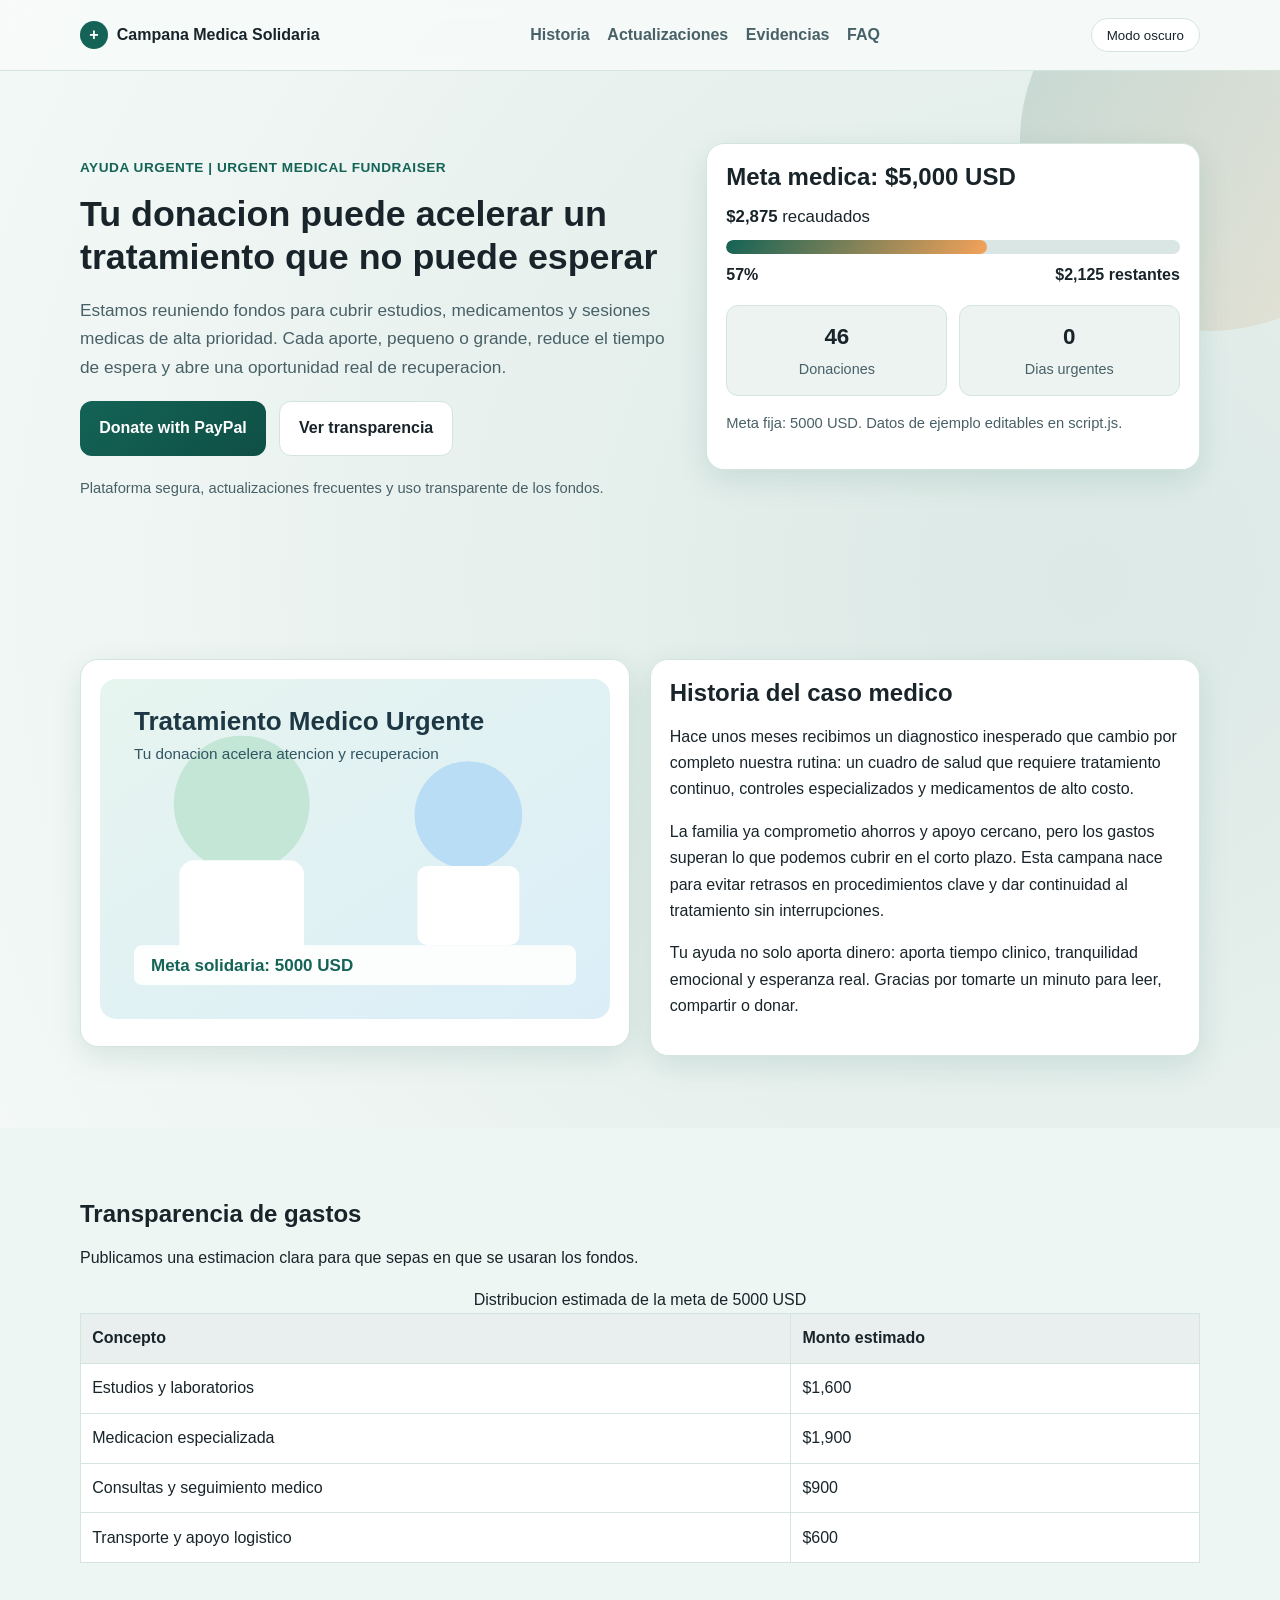
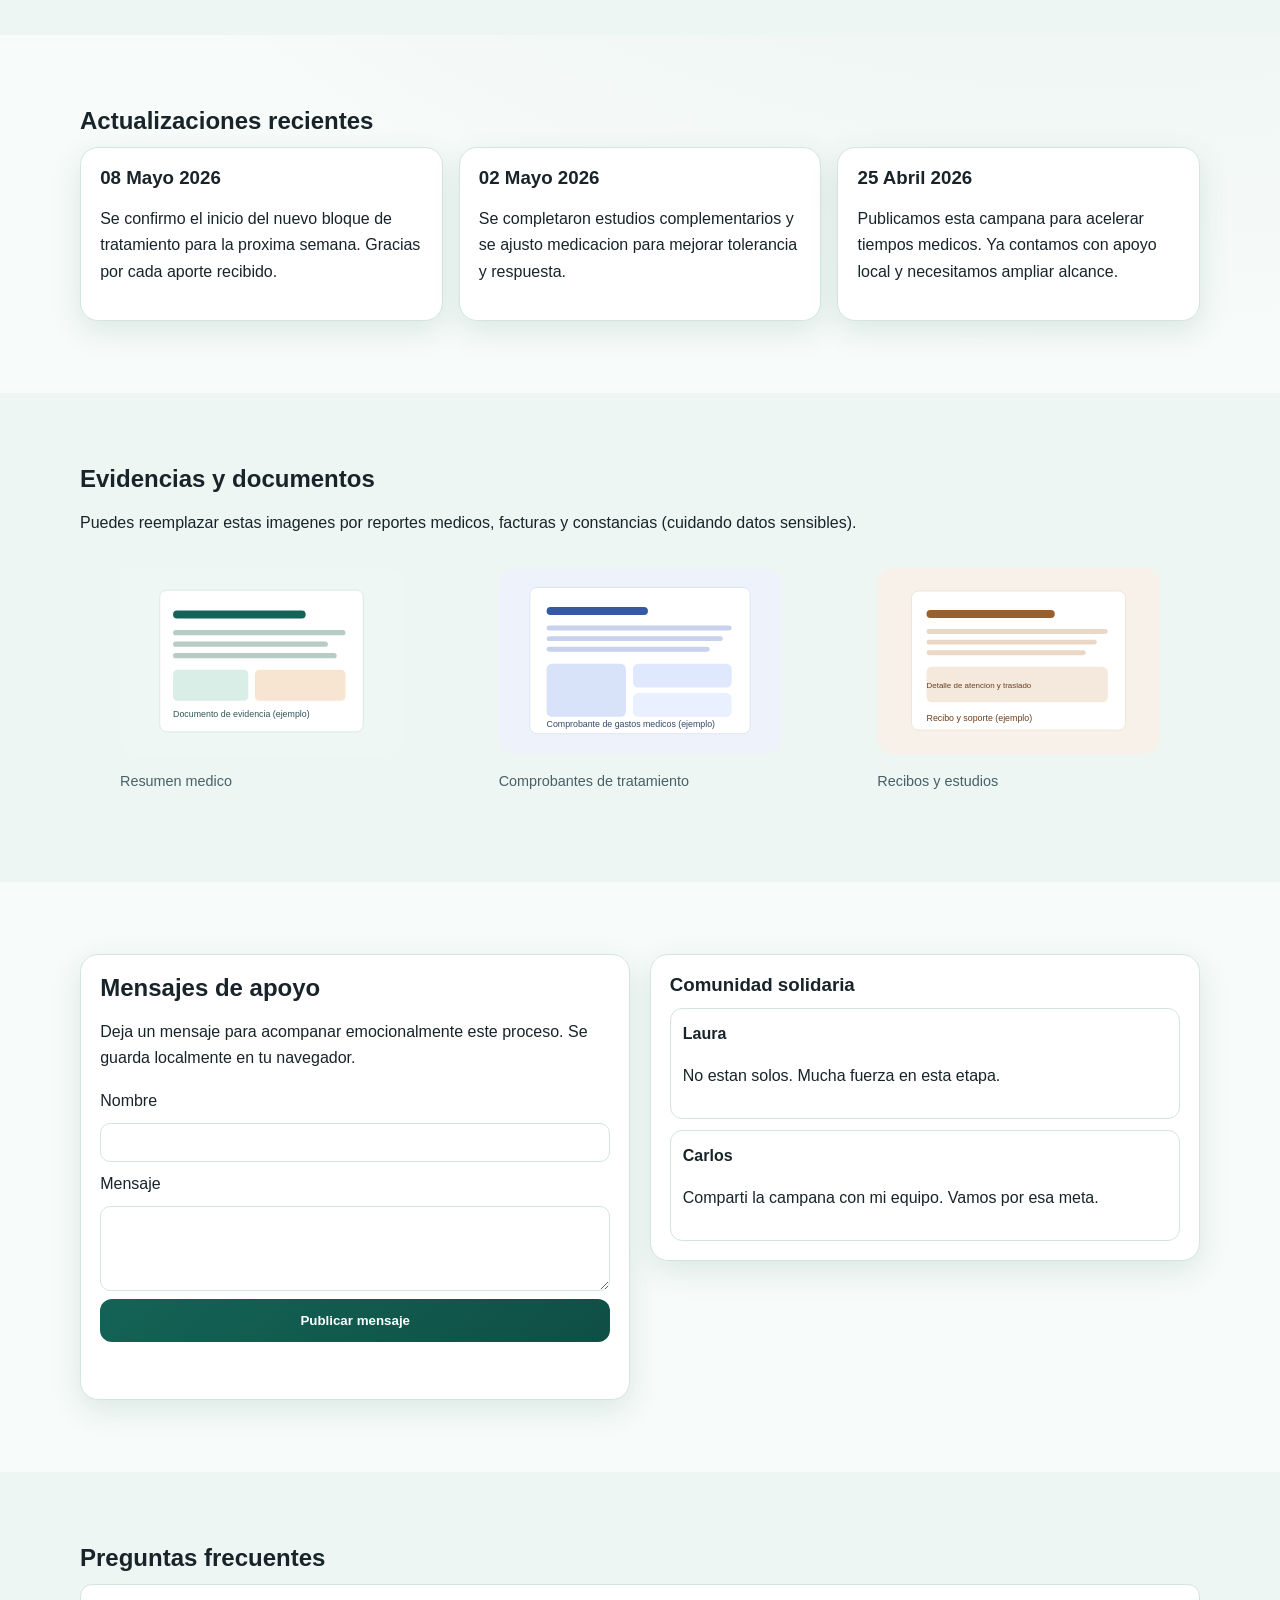
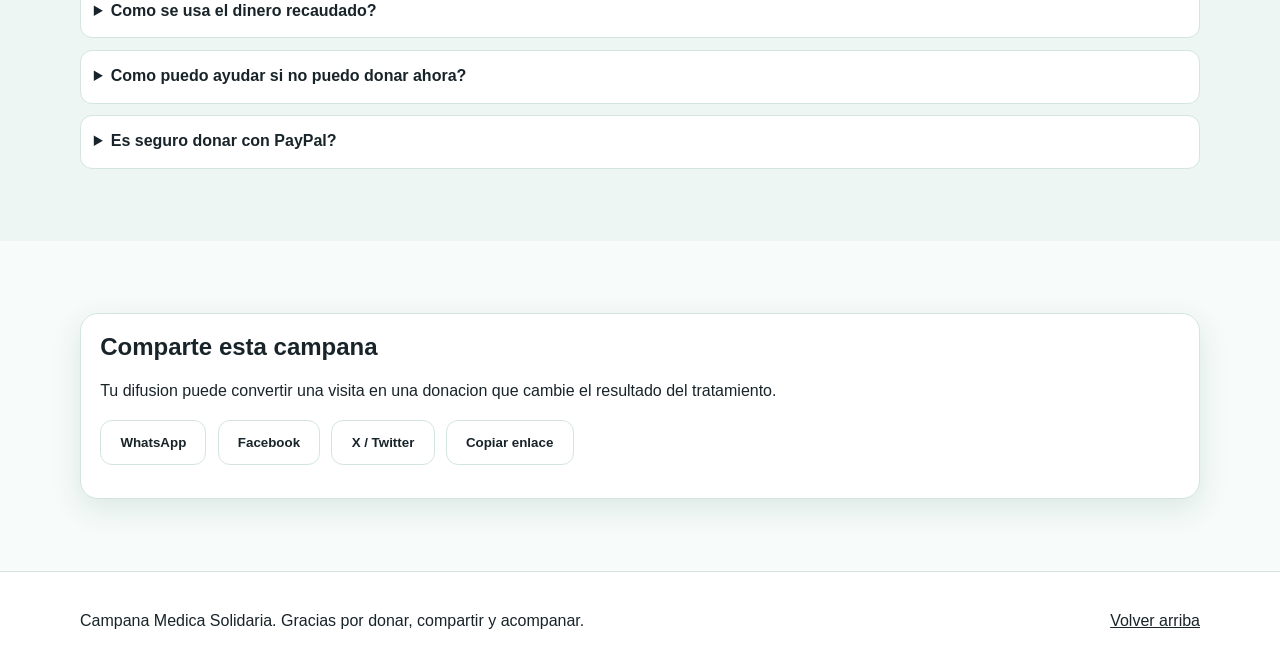
==== index.html @ b4ed2461 "Initial medical donation campaign site" ====
<!doctype html>
<html lang="es">
<head>
  <meta charset="utf-8">
  <meta http-equiv="X-UA-Compatible" content="IE=edge">
  <meta name="viewport" content="width=device-width, initial-scale=1">
  <title>Ayuda Medica Urgente | Campana Solidaria para Tratamiento</title>
  <meta name="description" content="Campana solidaria para cubrir tratamiento medico urgente. Dona de forma segura y ayuda a alcanzar la meta de 5000 USD para medicamentos, estudios y recuperacion.">
  <meta name="keywords" content="ayuda medica, donaciones, tratamiento medico, crowdfunding medico, ayuda urgente, medical fundraiser, donate for treatment, urgent medical help">
  <meta name="author" content="Familia y Amigos Solidarios">
  <meta name="robots" content="index, follow, max-image-preview:large, max-snippet:-1, max-video-preview:-1">
  <link rel="canonical" href="https://jsebm.github.io/medical-donation-campaign/">

  <meta property="og:type" content="website">
  <meta property="og:locale" content="es_ES">
  <meta property="og:locale:alternate" content="en_US">
  <meta property="og:title" content="Ayuda Medica Urgente | Dona para un Tratamiento Vital">
  <meta property="og:description" content="Tu apoyo puede marcar la diferencia. Meta: 5000 USD para tratamiento medico urgente.">
  <meta property="og:url" content="https://jsebm.github.io/medical-donation-campaign/">
  <meta property="og:site_name" content="Campana Medica Solidaria">
  <meta property="og:image" content="https://jsebm.github.io/medical-donation-campaign/assets/images/case-main.svg">
  <meta property="og:image:alt" content="Imagen principal de la campana medica solidaria">

  <meta name="twitter:card" content="summary_large_image">
  <meta name="twitter:title" content="Ayuda Medica Urgente | Dona para el Tratamiento">
  <meta name="twitter:description" content="Estamos recaudando fondos para un tratamiento medico urgente. Cada donacion suma.">
  <meta name="twitter:image" content="https://jsebm.github.io/medical-donation-campaign/assets/images/case-main.svg">

  <meta name="theme-color" content="#146356">
  <link rel="icon" type="image/svg+xml" href="assets/favicon.svg">
  <link rel="apple-touch-icon" href="assets/favicon.svg">
  <link rel="alternate" hreflang="es" href="https://jsebm.github.io/medical-donation-campaign/">
  <link rel="alternate" hreflang="en" href="https://jsebm.github.io/medical-donation-campaign/en/">
  <link rel="alternate" hreflang="x-default" href="https://jsebm.github.io/medical-donation-campaign/">

  <!-- Google Search Console: pega aqui la etiqueta de verificacion -->
  <!-- <meta name="google-site-verification" content="TU-CODIGO"> -->

  <!-- Google Analytics 4: reemplaza G-XXXXXXXXXX y activa cuando publiques -->
  <!--
  <script async src="https://www.googletagmanager.com/gtag/js?id=G-XXXXXXXXXX"></script>
  <script>
    window.dataLayer = window.dataLayer || [];
    function gtag(){dataLayer.push(arguments);}
    gtag('js', new Date());
    gtag('config', 'G-XXXXXXXXXX');
  </script>
  -->

  <script type="application/ld+json">
  {
    "@context": "https://schema.org",
    "@type": "MedicalWebPage",
    "name": "Campana Solidaria para Tratamiento Medico Urgente",
    "url": "https://jsebm.github.io/medical-donation-campaign/",
    "inLanguage": ["es", "en"],
    "description": "Pagina de recaudacion solidaria para cubrir un tratamiento medico urgente.",
    "mainEntity": {
      "@type": "DonateAction",
      "name": "Donate with PayPal",
      "description": "Donacion para tratamiento medico urgente",
      "target": {
        "@type": "EntryPoint",
        "urlTemplate": "https://www.paypal.com/donate/?hosted_button_id=REEMPLAZAR_ID"
      },
      "recipient": {
        "@type": "Person",
        "name": "Paciente y familia"
      }
    }
  }
  </script>

  <link rel="preload" href="style.css" as="style">
  <link rel="stylesheet" href="style.css">
  <script defer src="script.js"></script>
</head>
<body>
  <a class="skip-link" href="#contenido">Saltar al contenido principal</a>

  <header class="site-header">
    <div class="container header-inner">
      <a class="brand" href="#inicio" aria-label="Ir al inicio">
        <span class="brand-mark" aria-hidden="true">+</span>
        <span class="brand-text">Campana Medica Solidaria</span>
      </a>
      <nav class="main-nav" aria-label="Navegacion principal">
        <a href="#historia">Historia</a>
        <a href="#actualizaciones">Actualizaciones</a>
        <a href="#evidencias">Evidencias</a>
        <a href="#faq">FAQ</a>
      </nav>
      <button id="themeToggle" class="theme-toggle" type="button" aria-label="Alternar modo oscuro">Modo oscuro</button>
    </div>
  </header>

  <main id="contenido">
    <section id="inicio" class="hero section">
      <div class="hero-bg-shape" aria-hidden="true"></div>
      <div class="container hero-grid">
        <article class="hero-copy reveal">
          <p class="eyebrow">Ayuda urgente | Urgent medical fundraiser</p>
          <h1>Tu donacion puede acelerar un tratamiento que no puede esperar</h1>
          <p class="lead">Estamos reuniendo fondos para cubrir estudios, medicamentos y sesiones medicas de alta prioridad. Cada aporte, pequeno o grande, reduce el tiempo de espera y abre una oportunidad real de recuperacion.</p>
          <div class="hero-cta-row">
            <a id="paypalDonateBtn" class="btn btn-primary" href="https://www.paypal.com/donate/?hosted_button_id=REEMPLAZAR_ID" target="_blank" rel="noopener noreferrer">Donate with PayPal</a>
            <a class="btn btn-secondary" href="#transparencia">Ver transparencia</a>
          </div>
          <p class="trust-note">Plataforma segura, actualizaciones frecuentes y uso transparente de los fondos.</p>
        </article>

        <aside class="donation-card reveal" aria-labelledby="metaTitle">
          <h2 id="metaTitle">Meta medica: <span>$5,000 USD</span></h2>
          <p class="raised"><strong id="raisedAmount">$0</strong> recaudados</p>
          <div class="progress-wrap" role="img" aria-label="Progreso de donaciones">
            <div class="progress-track">
              <div id="progressBar" class="progress-bar"></div>
            </div>
            <div class="progress-meta">
              <span id="progressPercent">0%</span>
              <span id="remainingAmount">$5,000 restantes</span>
            </div>
          </div>
          <div class="stat-grid">
            <div class="stat-item">
              <span id="donationCount" class="stat-number">0</span>
              <span class="stat-label">Donaciones</span>
            </div>
            <div class="stat-item">
              <span id="daysLeft" class="stat-number">0</span>
              <span class="stat-label">Dias urgentes</span>
            </div>
          </div>
          <p class="small">Meta fija: 5000 USD. Datos de ejemplo editables en script.js.</p>
        </aside>
      </div>
    </section>

    <section id="historia" class="section">
      <div class="container split-layout">
        <div class="media reveal">
          <img src="assets/images/case-main.svg" alt="Retrato ilustrado de la persona para quien se recauda apoyo medico" width="900" height="600" loading="eager" decoding="async">
        </div>
        <article class="content reveal">
          <h2>Historia del caso medico</h2>
          <p>Hace unos meses recibimos un diagnostico inesperado que cambio por completo nuestra rutina: un cuadro de salud que requiere tratamiento continuo, controles especializados y medicamentos de alto costo.</p>
          <p>La familia ya comprometio ahorros y apoyo cercano, pero los gastos superan lo que podemos cubrir en el corto plazo. Esta campana nace para evitar retrasos en procedimientos clave y dar continuidad al tratamiento sin interrupciones.</p>
          <p>Tu ayuda no solo aporta dinero: aporta tiempo clinico, tranquilidad emocional y esperanza real. Gracias por tomarte un minuto para leer, compartir o donar.</p>
        </article>
      </div>
    </section>

    <section id="transparencia" class="section alt">
      <div class="container reveal">
        <h2>Transparencia de gastos</h2>
        <p>Publicamos una estimacion clara para que sepas en que se usaran los fondos.</p>
        <div class="table-wrap">
          <table>
            <caption>Distribucion estimada de la meta de 5000 USD</caption>
            <thead>
              <tr>
                <th scope="col">Concepto</th>
                <th scope="col">Monto estimado</th>
              </tr>
            </thead>
            <tbody>
              <tr><td>Estudios y laboratorios</td><td>$1,600</td></tr>
              <tr><td>Medicacion especializada</td><td>$1,900</td></tr>
              <tr><td>Consultas y seguimiento medico</td><td>$900</td></tr>
              <tr><td>Transporte y apoyo logistico</td><td>$600</td></tr>
            </tbody>
          </table>
        </div>
      </div>
    </section>

    <section id="actualizaciones" class="section">
      <div class="container">
        <h2 class="reveal">Actualizaciones recientes</h2>
        <div class="card-grid updates-grid">
          <article class="card reveal">
            <h3>08 Mayo 2026</h3>
            <p>Se confirmo el inicio del nuevo bloque de tratamiento para la proxima semana. Gracias por cada aporte recibido.</p>
          </article>
          <article class="card reveal">
            <h3>02 Mayo 2026</h3>
            <p>Se completaron estudios complementarios y se ajusto medicacion para mejorar tolerancia y respuesta.</p>
          </article>
          <article class="card reveal">
            <h3>25 Abril 2026</h3>
            <p>Publicamos esta campana para acelerar tiempos medicos. Ya contamos con apoyo local y necesitamos ampliar alcance.</p>
          </article>
        </div>
      </div>
    </section>

    <section id="evidencias" class="section alt">
      <div class="container">
        <h2 class="reveal">Evidencias y documentos</h2>
        <p class="reveal">Puedes reemplazar estas imagenes por reportes medicos, facturas y constancias (cuidando datos sensibles).</p>
        <div class="gallery">
          <figure class="reveal">
            <img src="assets/images/evidence-1.svg" alt="Resumen medico del caso" width="640" height="420" loading="lazy" decoding="async">
            <figcaption>Resumen medico</figcaption>
          </figure>
          <figure class="reveal">
            <img src="assets/images/evidence-2.svg" alt="Comprobante de medicacion y tratamientos" width="640" height="420" loading="lazy" decoding="async">
            <figcaption>Comprobantes de tratamiento</figcaption>
          </figure>
          <figure class="reveal">
            <img src="assets/images/evidence-3.svg" alt="Recibos de consultas y estudios" width="640" height="420" loading="lazy" decoding="async">
            <figcaption>Recibos y estudios</figcaption>
          </figure>
        </div>
      </div>
    </section>

    <section id="apoyo" class="section">
      <div class="container split-layout">
        <article class="content reveal">
          <h2>Mensajes de apoyo</h2>
          <p>Deja un mensaje para acompanar emocionalmente este proceso. Se guarda localmente en tu navegador.</p>
          <form id="supportForm" class="support-form" novalidate>
            <label for="supportName">Nombre</label>
            <input id="supportName" name="name" type="text" maxlength="50" required>

            <label for="supportMessage">Mensaje</label>
            <textarea id="supportMessage" name="message" maxlength="220" rows="4" required></textarea>

            <button class="btn btn-primary" type="submit">Publicar mensaje</button>
            <p id="formFeedback" class="small" aria-live="polite"></p>
          </form>
        </article>

        <aside class="content reveal" aria-label="Lista de mensajes de apoyo">
          <h3>Comunidad solidaria</h3>
          <ul id="messagesList" class="messages-list"></ul>
        </aside>
      </div>
    </section>

    <section id="faq" class="section alt">
      <div class="container reveal">
        <h2>Preguntas frecuentes</h2>
        <details>
          <summary>Como se usa el dinero recaudado?</summary>
          <p>Se destina unicamente a gastos medicos y logisticos asociados al tratamiento. La seccion de transparencia se actualiza periodicamente.</p>
        </details>
        <details>
          <summary>Como puedo ayudar si no puedo donar ahora?</summary>
          <p>Puedes compartir esta pagina con amigos y grupos. La difusion en redes acelera el alcance de la campana.</p>
        </details>
        <details>
          <summary>Es seguro donar con PayPal?</summary>
          <p>Si. El boton redirige a PayPal, que procesa el pago en un entorno seguro y confiable.</p>
        </details>
      </div>
    </section>

    <section id="compartir" class="section">
      <div class="container reveal share-box">
        <h2>Comparte esta campana</h2>
        <p>Tu difusion puede convertir una visita en una donacion que cambie el resultado del tratamiento.</p>
        <div class="share-actions" role="group" aria-label="Opciones para compartir">
          <button class="btn btn-secondary" data-share="whatsapp" type="button">WhatsApp</button>
          <button class="btn btn-secondary" data-share="facebook" type="button">Facebook</button>
          <button class="btn btn-secondary" data-share="x" type="button">X / Twitter</button>
          <button class="btn btn-secondary" data-share="copy" type="button">Copiar enlace</button>
        </div>
        <p id="shareFeedback" class="small" aria-live="polite"></p>
      </div>
    </section>
  </main>

  <footer class="site-footer">
    <div class="container footer-grid">
      <p>Campana Medica Solidaria. Gracias por donar, compartir y acompanar.</p>
      <p><a href="#inicio">Volver arriba</a></p>
    </div>
  </footer>
</body>
</html>
---- style.css ----
:root {
  --bg: #f7fbf9;
  --bg-alt: #edf6f2;
  --surface: #ffffff;
  --text: #182429;
  --muted: #486067;
  --brand: #146356;
  --brand-strong: #0f4f45;
  --accent: #f4a259;
  --border: #d4e5de;
  --shadow: 0 10px 30px rgba(20, 99, 86, 0.12);
}

[data-theme="dark"] {
  --bg: #0f1518;
  --bg-alt: #162026;
  --surface: #1a2730;
  --text: #e9f2ef;
  --muted: #b2c7c1;
  --brand: #4dbba8;
  --brand-strong: #86d6c8;
  --accent: #ffc085;
  --border: #28414d;
  --shadow: 0 10px 30px rgba(0, 0, 0, 0.35);
}

* {
  box-sizing: border-box;
}

html {
  scroll-behavior: smooth;
}

body {
  margin: 0;
  font-family: "Trebuchet MS", "Segoe UI", sans-serif;
  background: radial-gradient(circle at 85% 15%, rgba(20, 99, 86, 0.12), transparent 40%), var(--bg);
  color: var(--text);
  line-height: 1.65;
  text-rendering: optimizeLegibility;
}

img {
  max-width: 100%;
  height: auto;
  border-radius: 16px;
}

a {
  color: inherit;
}

.container {
  width: min(1120px, 92vw);
  margin-inline: auto;
}

.section {
  padding: 4.5rem 0;
}

.alt {
  background: var(--bg-alt);
}

.skip-link {
  position: absolute;
  left: -999px;
  top: 0;
  background: var(--brand);
  color: #fff;
  padding: 0.7rem 1rem;
  border-radius: 0 0 8px 8px;
}

.skip-link:focus {
  left: 1rem;
  z-index: 1000;
}

.site-header {
  position: sticky;
  top: 0;
  z-index: 50;
  backdrop-filter: blur(8px);
  background: color-mix(in srgb, var(--bg) 85%, transparent);
  border-bottom: 1px solid var(--border);
}

.header-inner {
  display: flex;
  align-items: center;
  justify-content: space-between;
  gap: 1rem;
  min-height: 70px;
}

.brand {
  display: inline-flex;
  align-items: center;
  gap: 0.55rem;
  text-decoration: none;
  font-weight: 700;
}

.brand-mark {
  width: 28px;
  height: 28px;
  display: grid;
  place-items: center;
  border-radius: 50%;
  background: var(--brand);
  color: #fff;
}

.main-nav {
  display: flex;
  gap: 1.1rem;
}

.main-nav a {
  text-decoration: none;
  font-weight: 600;
  color: var(--muted);
}

.main-nav a:hover,
.main-nav a:focus-visible {
  color: var(--brand);
}

.theme-toggle {
  border: 1px solid var(--border);
  background: var(--surface);
  color: var(--text);
  border-radius: 999px;
  padding: 0.55rem 0.95rem;
  cursor: pointer;
}

.hero {
  position: relative;
  overflow: clip;
}

.hero-bg-shape {
  position: absolute;
  right: -120px;
  top: -120px;
  width: 380px;
  height: 380px;
  border-radius: 50%;
  background: linear-gradient(130deg, color-mix(in srgb, var(--brand) 72%, #fff), color-mix(in srgb, var(--accent) 65%, #fff));
  opacity: 0.25;
}

.hero-grid {
  display: grid;
  grid-template-columns: 1.1fr 0.9fr;
  gap: 1.4rem;
  align-items: start;
}

.eyebrow {
  color: var(--brand);
  font-weight: 700;
  letter-spacing: 0.04em;
  text-transform: uppercase;
  font-size: 0.85rem;
}

h1, h2, h3 {
  line-height: 1.2;
  margin: 0 0 0.7rem;
}

h1 {
  font-size: clamp(1.9rem, 2.8vw, 3rem);
}

.lead {
  font-size: 1.08rem;
  color: var(--muted);
}

.hero-cta-row {
  display: flex;
  flex-wrap: wrap;
  gap: 0.8rem;
  margin: 1.2rem 0;
}

.btn {
  display: inline-flex;
  align-items: center;
  justify-content: center;
  border-radius: 12px;
  text-decoration: none;
  font-weight: 700;
  padding: 0.86rem 1.2rem;
  border: none;
  cursor: pointer;
  transition: transform 180ms ease, box-shadow 180ms ease, background-color 180ms ease;
}

.btn:hover,
.btn:focus-visible {
  transform: translateY(-1px);
  box-shadow: var(--shadow);
}

.btn-primary {
  background: linear-gradient(140deg, var(--brand), var(--brand-strong));
  color: #fff;
}

.btn-secondary {
  background: var(--surface);
  border: 1px solid var(--border);
  color: var(--text);
}

.trust-note,
.small {
  color: var(--muted);
  font-size: 0.92rem;
}

.donation-card,
.card,
.content,
.media,
.share-box {
  background: var(--surface);
  border: 1px solid var(--border);
  border-radius: 18px;
  padding: 1.2rem;
  box-shadow: var(--shadow);
}

.raised {
  margin-top: 0.4rem;
  margin-bottom: 0.6rem;
  font-size: 1.05rem;
}

.progress-track {
  background: color-mix(in srgb, var(--brand) 16%, #fff);
  border-radius: 999px;
  overflow: hidden;
  height: 14px;
}

.progress-bar {
  width: 0;
  height: 100%;
  border-radius: inherit;
  background: linear-gradient(120deg, var(--brand), var(--accent));
  transition: width 1.2s cubic-bezier(0.2, 0.8, 0.2, 1);
}

.progress-meta {
  margin-top: 0.5rem;
  display: flex;
  justify-content: space-between;
  gap: 0.5rem;
  font-weight: 600;
}

.stat-grid {
  margin-top: 1rem;
  display: grid;
  grid-template-columns: repeat(2, minmax(0, 1fr));
  gap: 0.7rem;
}

.stat-item {
  background: color-mix(in srgb, var(--brand) 8%, var(--surface));
  border: 1px solid var(--border);
  border-radius: 12px;
  padding: 0.8rem;
  text-align: center;
}

.stat-number {
  display: block;
  font-size: 1.4rem;
  font-weight: 800;
}

.stat-label {
  color: var(--muted);
  font-size: 0.9rem;
}

.split-layout {
  display: grid;
  grid-template-columns: 1fr 1fr;
  gap: 1.2rem;
  align-items: start;
}

.table-wrap {
  overflow-x: auto;
}

table {
  border-collapse: collapse;
  width: 100%;
  background: var(--surface);
}

th, td {
  border: 1px solid var(--border);
  padding: 0.7rem;
  text-align: left;
}

th {
  background: color-mix(in srgb, var(--brand) 10%, var(--surface));
}

.card-grid {
  display: grid;
  gap: 1rem;
}

.updates-grid {
  grid-template-columns: repeat(3, minmax(0, 1fr));
}

.gallery {
  display: grid;
  grid-template-columns: repeat(3, minmax(0, 1fr));
  gap: 1rem;
}

figcaption {
  color: var(--muted);
  margin-top: 0.5rem;
  font-size: 0.9rem;
}

.support-form {
  display: grid;
  gap: 0.55rem;
}

input,
textarea {
  width: 100%;
  border: 1px solid var(--border);
  background: color-mix(in srgb, var(--surface) 90%, #fff);
  color: var(--text);
  border-radius: 10px;
  padding: 0.7rem;
}

input:focus-visible,
textarea:focus-visible,
button:focus-visible,
a:focus-visible,
summary:focus-visible {
  outline: 3px solid color-mix(in srgb, var(--accent) 50%, #fff);
  outline-offset: 2px;
}

.messages-list {
  list-style: none;
  margin: 0;
  padding: 0;
  display: grid;
  gap: 0.7rem;
}

.messages-list li {
  border: 1px solid var(--border);
  border-radius: 12px;
  padding: 0.75rem;
  background: color-mix(in srgb, var(--surface) 90%, var(--bg));
}

details {
  background: var(--surface);
  border: 1px solid var(--border);
  border-radius: 12px;
  padding: 0.8rem;
}

details + details {
  margin-top: 0.7rem;
}

summary {
  font-weight: 700;
  cursor: pointer;
}

.share-actions {
  display: flex;
  flex-wrap: wrap;
  gap: 0.7rem;
}

.site-footer {
  border-top: 1px solid var(--border);
  background: var(--surface);
  padding: 1.2rem 0;
}

.footer-grid {
  display: flex;
  justify-content: space-between;
  gap: 1rem;
  flex-wrap: wrap;
}

.reveal {
  opacity: 0;
  transform: translateY(20px);
  transition: opacity 700ms ease, transform 700ms ease;
}

.reveal.show {
  opacity: 1;
  transform: translateY(0);
}

@media (max-width: 980px) {
  .hero-grid,
  .split-layout,
  .updates-grid,
  .gallery {
    grid-template-columns: 1fr;
  }

  .main-nav {
    display: none;
  }

  .section {
    padding: 3.5rem 0;
  }
}

@media (prefers-reduced-motion: reduce) {
  html {
    scroll-behavior: auto;
  }

  *,
  *::before,
  *::after {
    animation: none !important;
    transition: none !important;
  }
}
---- style.css ----
:root {
  --bg: #f7fbf9;
  --bg-alt: #edf6f2;
  --surface: #ffffff;
  --text: #182429;
  --muted: #486067;
  --brand: #146356;
  --brand-strong: #0f4f45;
  --accent: #f4a259;
  --border: #d4e5de;
  --shadow: 0 10px 30px rgba(20, 99, 86, 0.12);
}

[data-theme="dark"] {
  --bg: #0f1518;
  --bg-alt: #162026;
  --surface: #1a2730;
  --text: #e9f2ef;
  --muted: #b2c7c1;
  --brand: #4dbba8;
  --brand-strong: #86d6c8;
  --accent: #ffc085;
  --border: #28414d;
  --shadow: 0 10px 30px rgba(0, 0, 0, 0.35);
}

* {
  box-sizing: border-box;
}

html {
  scroll-behavior: smooth;
}

body {
  margin: 0;
  font-family: "Trebuchet MS", "Segoe UI", sans-serif;
  background: radial-gradient(circle at 85% 15%, rgba(20, 99, 86, 0.12), transparent 40%), var(--bg);
  color: var(--text);
  line-height: 1.65;
  text-rendering: optimizeLegibility;
}

img {
  max-width: 100%;
  height: auto;
  border-radius: 16px;
}

a {
  color: inherit;
}

.container {
  width: min(1120px, 92vw);
  margin-inline: auto;
}

.section {
  padding: 4.5rem 0;
}

.alt {
  background: var(--bg-alt);
}

.skip-link {
  position: absolute;
  left: -999px;
  top: 0;
  background: var(--brand);
  color: #fff;
  padding: 0.7rem 1rem;
  border-radius: 0 0 8px 8px;
}

.skip-link:focus {
  left: 1rem;
  z-index: 1000;
}

.site-header {
  position: sticky;
  top: 0;
  z-index: 50;
  backdrop-filter: blur(8px);
  background: color-mix(in srgb, var(--bg) 85%, transparent);
  border-bottom: 1px solid var(--border);
}

.header-inner {
  display: flex;
  align-items: center;
  justify-content: space-between;
  gap: 1rem;
  min-height: 70px;
}

.brand {
  display: inline-flex;
  align-items: center;
  gap: 0.55rem;
  text-decoration: none;
  font-weight: 700;
}

.brand-mark {
  width: 28px;
  height: 28px;
  display: grid;
  place-items: center;
  border-radius: 50%;
  background: var(--brand);
  color: #fff;
}

.main-nav {
  display: flex;
  gap: 1.1rem;
}

.main-nav a {
  text-decoration: none;
  font-weight: 600;
  color: var(--muted);
}

.main-nav a:hover,
.main-nav a:focus-visible {
  color: var(--brand);
}

.theme-toggle {
  border: 1px solid var(--border);
  background: var(--surface);
  color: var(--text);
  border-radius: 999px;
  padding: 0.55rem 0.95rem;
  cursor: pointer;
}

.hero {
  position: relative;
  overflow: clip;
}

.hero-bg-shape {
  position: absolute;
  right: -120px;
  top: -120px;
  width: 380px;
  height: 380px;
  border-radius: 50%;
  background: linear-gradient(130deg, color-mix(in srgb, var(--brand) 72%, #fff), color-mix(in srgb, var(--accent) 65%, #fff));
  opacity: 0.25;
}

.hero-grid {
  display: grid;
  grid-template-columns: 1.1fr 0.9fr;
  gap: 1.4rem;
  align-items: start;
}

.eyebrow {
  color: var(--brand);
  font-weight: 700;
  letter-spacing: 0.04em;
  text-transform: uppercase;
  font-size: 0.85rem;
}

h1, h2, h3 {
  line-height: 1.2;
  margin: 0 0 0.7rem;
}

h1 {
  font-size: clamp(1.9rem, 2.8vw, 3rem);
}

.lead {
  font-size: 1.08rem;
  color: var(--muted);
}

.hero-cta-row {
  display: flex;
  flex-wrap: wrap;
  gap: 0.8rem;
  margin: 1.2rem 0;
}

.btn {
  display: inline-flex;
  align-items: center;
  justify-content: center;
  border-radius: 12px;
  text-decoration: none;
  font-weight: 700;
  padding: 0.86rem 1.2rem;
  border: none;
  cursor: pointer;
  transition: transform 180ms ease, box-shadow 180ms ease, background-color 180ms ease;
}

.btn:hover,
.btn:focus-visible {
  transform: translateY(-1px);
  box-shadow: var(--shadow);
}

.btn-primary {
  background: linear-gradient(140deg, var(--brand), var(--brand-strong));
  color: #fff;
}

.btn-secondary {
  background: var(--surface);
  border: 1px solid var(--border);
  color: var(--text);
}

.trust-note,
.small {
  color: var(--muted);
  font-size: 0.92rem;
}

.donation-card,
.card,
.content,
.media,
.share-box {
  background: var(--surface);
  border: 1px solid var(--border);
  border-radius: 18px;
  padding: 1.2rem;
  box-shadow: var(--shadow);
}

.raised {
  margin-top: 0.4rem;
  margin-bottom: 0.6rem;
  font-size: 1.05rem;
}

.progress-track {
  background: color-mix(in srgb, var(--brand) 16%, #fff);
  border-radius: 999px;
  overflow: hidden;
  height: 14px;
}

.progress-bar {
  width: 0;
  height: 100%;
  border-radius: inherit;
  background: linear-gradient(120deg, var(--brand), var(--accent));
  transition: width 1.2s cubic-bezier(0.2, 0.8, 0.2, 1);
}

.progress-meta {
  margin-top: 0.5rem;
  display: flex;
  justify-content: space-between;
  gap: 0.5rem;
  font-weight: 600;
}

.stat-grid {
  margin-top: 1rem;
  display: grid;
  grid-template-columns: repeat(2, minmax(0, 1fr));
  gap: 0.7rem;
}

.stat-item {
  background: color-mix(in srgb, var(--brand) 8%, var(--surface));
  border: 1px solid var(--border);
  border-radius: 12px;
  padding: 0.8rem;
  text-align: center;
}

.stat-number {
  display: block;
  font-size: 1.4rem;
  font-weight: 800;
}

.stat-label {
  color: var(--muted);
  font-size: 0.9rem;
}

.split-layout {
  display: grid;
  grid-template-columns: 1fr 1fr;
  gap: 1.2rem;
  align-items: start;
}

.table-wrap {
  overflow-x: auto;
}

table {
  border-collapse: collapse;
  width: 100%;
  background: var(--surface);
}

th, td {
  border: 1px solid var(--border);
  padding: 0.7rem;
  text-align: left;
}

th {
  background: color-mix(in srgb, var(--brand) 10%, var(--surface));
}

.card-grid {
  display: grid;
  gap: 1rem;
}

.updates-grid {
  grid-template-columns: repeat(3, minmax(0, 1fr));
}

.gallery {
  display: grid;
  grid-template-columns: repeat(3, minmax(0, 1fr));
  gap: 1rem;
}

figcaption {
  color: var(--muted);
  margin-top: 0.5rem;
  font-size: 0.9rem;
}

.support-form {
  display: grid;
  gap: 0.55rem;
}

input,
textarea {
  width: 100%;
  border: 1px solid var(--border);
  background: color-mix(in srgb, var(--surface) 90%, #fff);
  color: var(--text);
  border-radius: 10px;
  padding: 0.7rem;
}

input:focus-visible,
textarea:focus-visible,
button:focus-visible,
a:focus-visible,
summary:focus-visible {
  outline: 3px solid color-mix(in srgb, var(--accent) 50%, #fff);
  outline-offset: 2px;
}

.messages-list {
  list-style: none;
  margin: 0;
  padding: 0;
  display: grid;
  gap: 0.7rem;
}

.messages-list li {
  border: 1px solid var(--border);
  border-radius: 12px;
  padding: 0.75rem;
  background: color-mix(in srgb, var(--surface) 90%, var(--bg));
}

details {
  background: var(--surface);
  border: 1px solid var(--border);
  border-radius: 12px;
  padding: 0.8rem;
}

details + details {
  margin-top: 0.7rem;
}

summary {
  font-weight: 700;
  cursor: pointer;
}

.share-actions {
  display: flex;
  flex-wrap: wrap;
  gap: 0.7rem;
}

.site-footer {
  border-top: 1px solid var(--border);
  background: var(--surface);
  padding: 1.2rem 0;
}

.footer-grid {
  display: flex;
  justify-content: space-between;
  gap: 1rem;
  flex-wrap: wrap;
}

.reveal {
  opacity: 0;
  transform: translateY(20px);
  transition: opacity 700ms ease, transform 700ms ease;
}

.reveal.show {
  opacity: 1;
  transform: translateY(0);
}

@media (max-width: 980px) {
  .hero-grid,
  .split-layout,
  .updates-grid,
  .gallery {
    grid-template-columns: 1fr;
  }

  .main-nav {
    display: none;
  }

  .section {
    padding: 3.5rem 0;
  }
}

@media (prefers-reduced-motion: reduce) {
  html {
    scroll-behavior: auto;
  }

  *,
  *::before,
  *::after {
    animation: none !important;
    transition: none !important;
  }
}
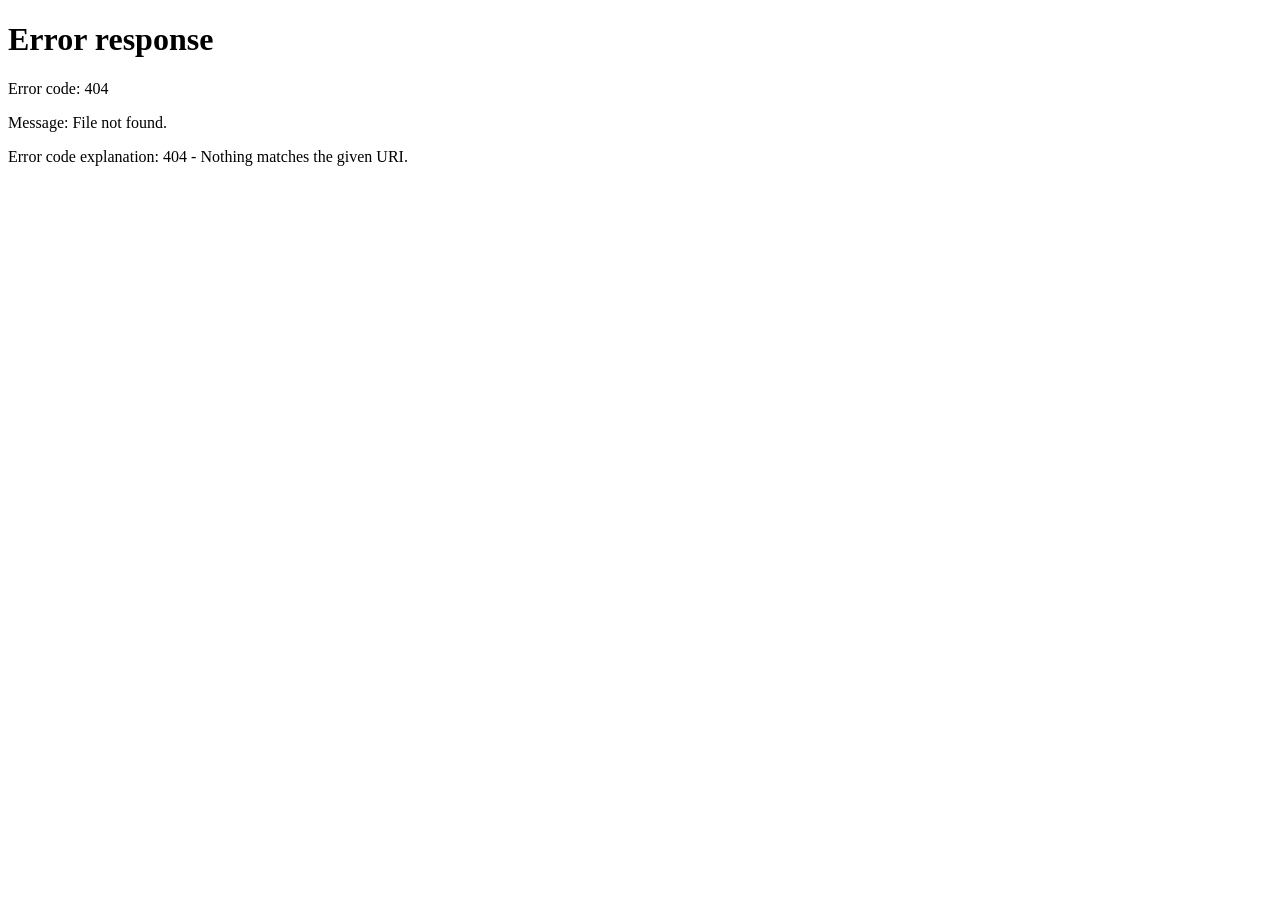
==== commit 2a3386dd: "Update fundraiser content and language behavior" ====
--- a/index.html
+++ b/index.html
@@ -32,6 +32,16 @@
   <link rel="alternate" hreflang="es" href="https://jsebm.github.io/medical-donation-campaign/">
   <link rel="alternate" hreflang="en" href="https://jsebm.github.io/medical-donation-campaign/en/">
   <link rel="alternate" hreflang="x-default" href="https://jsebm.github.io/medical-donation-campaign/">
+
+  <script>
+    (function () {
+      var language = (navigator.language || navigator.userLanguage || "").toLowerCase();
+      var path = window.location.pathname;
+      if (language.startsWith("en") && !path.includes("/en/")) {
+        window.location.replace("/medical-donation-campaign/en/");
+      }
+    })();
+  </script>
 
   <!-- Google Search Console: pega aqui la etiqueta de verificacion -->
   <!-- <meta name="google-site-verification" content="TU-CODIGO"> -->
@@ -106,7 +116,7 @@
             <a id="paypalDonateBtn" class="btn btn-primary" href="https://www.paypal.com/donate/?hosted_button_id=REEMPLAZAR_ID" target="_blank" rel="noopener noreferrer">Donate with PayPal</a>
             <a class="btn btn-secondary" href="#transparencia">Ver transparencia</a>
           </div>
-          <p class="trust-note">Plataforma segura, actualizaciones frecuentes y uso transparente de los fondos.</p>
+          <p class="trust-note">Plataforma segura y uso transparente de los fondos.</p>
         </article>
 
         <aside class="donation-card reveal" aria-labelledby="metaTitle">
@@ -131,7 +141,7 @@
               <span class="stat-label">Dias urgentes</span>
             </div>
           </div>
-          <p class="small">Meta fija: 5000 USD. Datos de ejemplo editables en script.js.</p>
+          <p class="small">Recaudo actual: $0 USD. Meta fija: 5000 USD.</p>
         </aside>
       </div>
     </section>
@@ -175,22 +185,9 @@
     </section>
 
     <section id="actualizaciones" class="section">
-      <div class="container">
-        <h2 class="reveal">Actualizaciones recientes</h2>
-        <div class="card-grid updates-grid">
-          <article class="card reveal">
-            <h3>08 Mayo 2026</h3>
-            <p>Se confirmo el inicio del nuevo bloque de tratamiento para la proxima semana. Gracias por cada aporte recibido.</p>
-          </article>
-          <article class="card reveal">
-            <h3>02 Mayo 2026</h3>
-            <p>Se completaron estudios complementarios y se ajusto medicacion para mejorar tolerancia y respuesta.</p>
-          </article>
-          <article class="card reveal">
-            <h3>25 Abril 2026</h3>
-            <p>Publicamos esta campana para acelerar tiempos medicos. Ya contamos con apoyo local y necesitamos ampliar alcance.</p>
-          </article>
-        </div>
+      <div class="container reveal">
+        <h2>Actualizaciones</h2>
+        <p>Por ahora no hay actualizaciones publicadas.</p>
       </div>
     </section>
 
@@ -219,7 +216,7 @@
       <div class="container split-layout">
         <article class="content reveal">
           <h2>Mensajes de apoyo</h2>
-          <p>Deja un mensaje para acompanar emocionalmente este proceso. Se guarda localmente en tu navegador.</p>
+          <p>Deja un mensaje para acompanar emocionalmente este proceso.</p>
           <form id="supportForm" class="support-form" novalidate>
             <label for="supportName">Nombre</label>
             <input id="supportName" name="name" type="text" maxlength="50" required>
